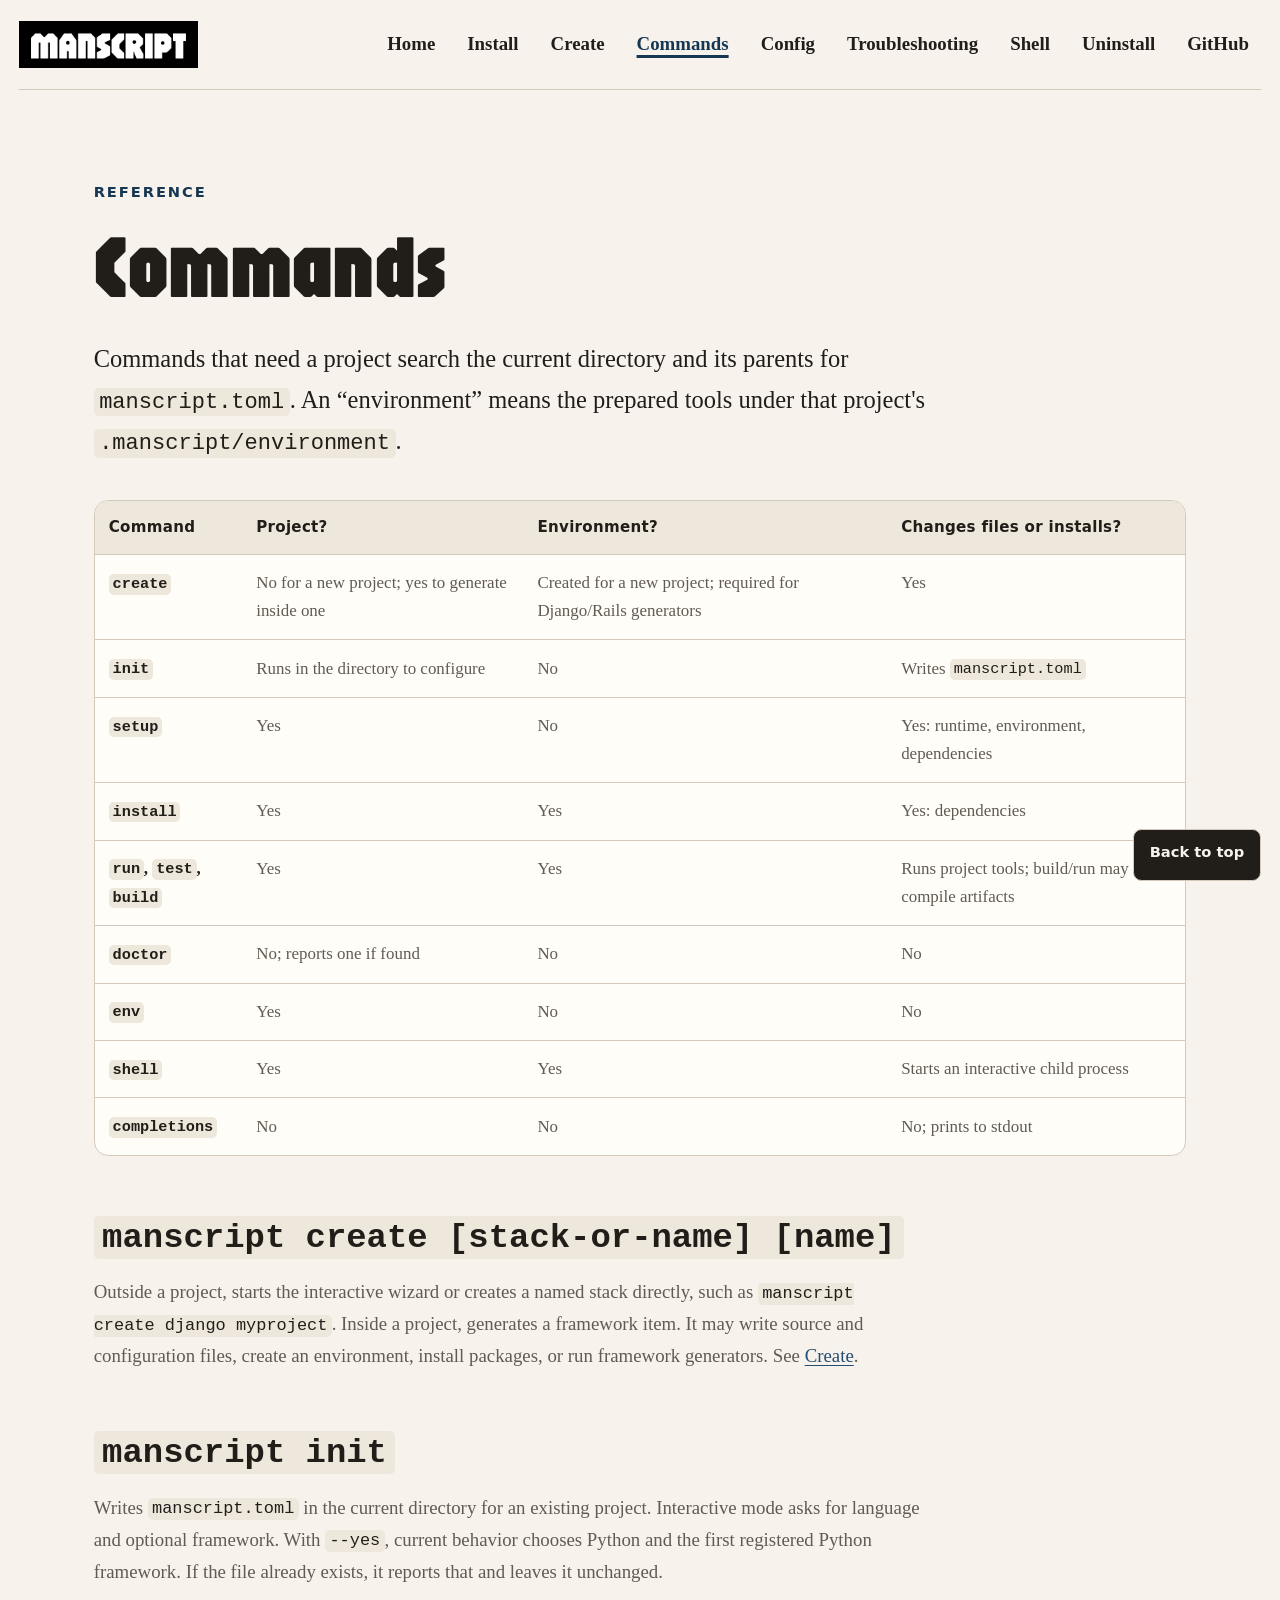
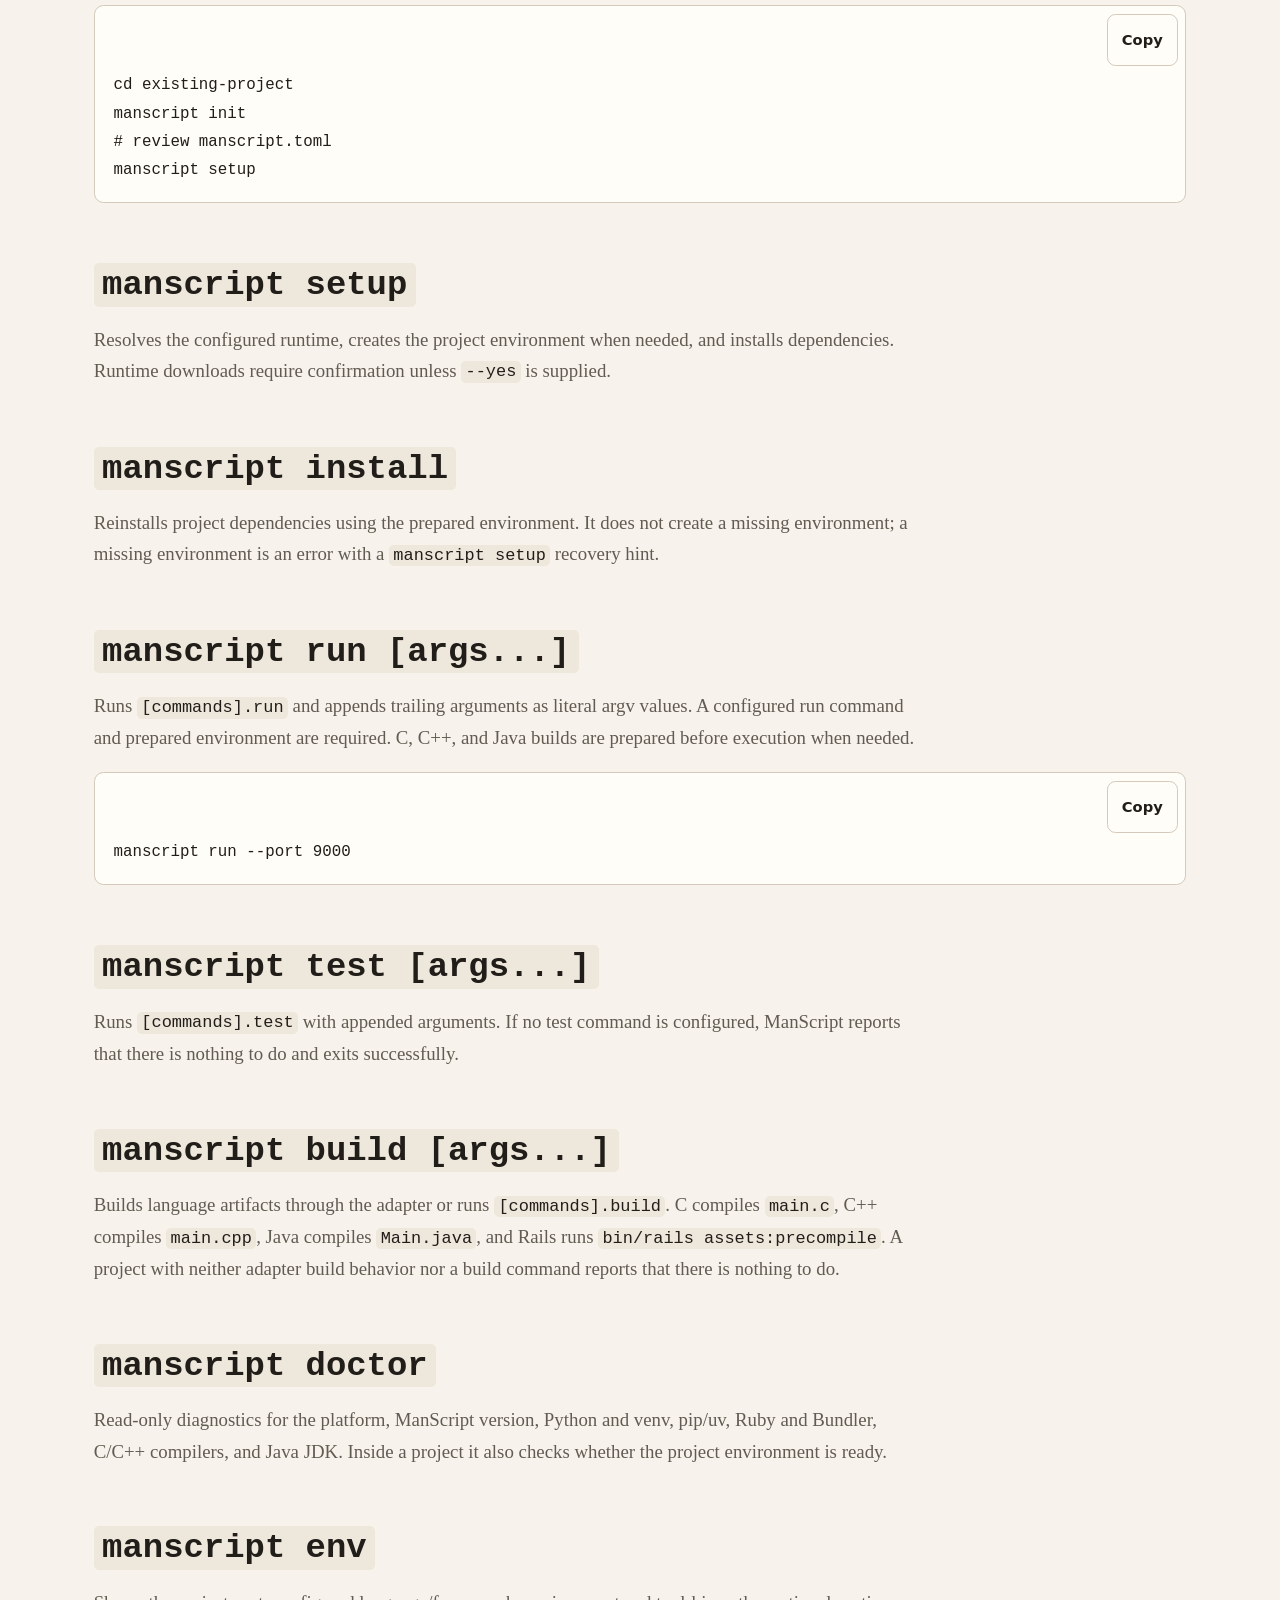
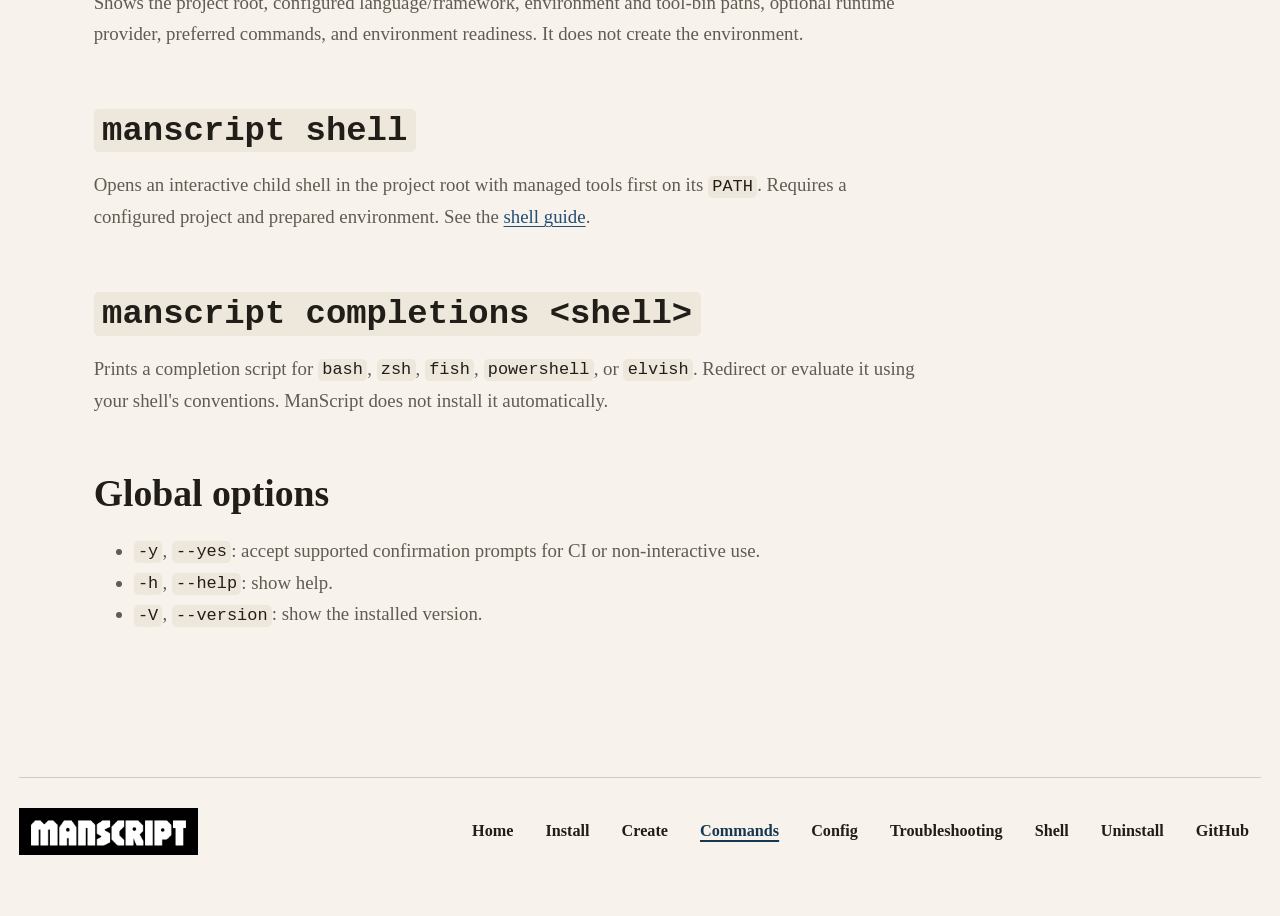
==== docs/commands.html @ b364bf31 "Refresh CLI and documentation experience Make command feedback easier to act on and align the docume" ====
<!DOCTYPE html>
<html lang="en" id="top">
<head>
  <meta charset="utf-8"><meta name="viewport" content="width=device-width, initial-scale=1">
  <title>Command reference — ManScript</title>
  <meta name="description" content="Complete ManScript 0.1.2 command reference with project, environment, and mutation prerequisites.">
  <link rel="icon" type="image/png" href="static/favicon.png"><link rel="apple-touch-icon" href="static/favicon.png"><link rel="stylesheet" href="style.css">
</head>
<body>
  <a class="skip-link" href="#main">Skip to content</a>
  <header class="site-header"><a class="brand" href="index.html" aria-label="ManScript home"><img src="static/manscript-logo.jpg" alt="ManScript" width="220" height="58"></a><nav class="site-nav" aria-label="Primary"><a href="index.html">Home</a><a href="install.html">Install</a><a href="create.html">Create</a><a href="commands.html" aria-current="page">Commands</a><a href="config.html">Config</a><a href="troubleshooting.html">Troubleshooting</a><a href="shell.html">Shell</a><a href="uninstall.html">Uninstall</a><a href="https://github.com/Harsha-Fernando/manscript" rel="noopener noreferrer">GitHub</a></nav></header>
  <main id="main">
    <p class="eyebrow">Reference</p><h1>Commands</h1>
    <p class="lede">Commands that need a project search the current directory and its parents for <code>manscript.toml</code>. An “environment” means the prepared tools under that project's <code>.manscript/environment</code>.</p>

    <div class="table-wrap">
      <table>
        <thead><tr><th scope="col">Command</th><th scope="col">Project?</th><th scope="col">Environment?</th><th scope="col">Changes files or installs?</th></tr></thead>
        <tbody>
          <tr><th scope="row"><code>create</code></th><td>No for a new project; yes to generate inside one</td><td>Created for a new project; required for Django/Rails generators</td><td>Yes</td></tr>
          <tr><th scope="row"><code>init</code></th><td>Runs in the directory to configure</td><td>No</td><td>Writes <code>manscript.toml</code></td></tr>
          <tr><th scope="row"><code>setup</code></th><td>Yes</td><td>No</td><td>Yes: runtime, environment, dependencies</td></tr>
          <tr><th scope="row"><code>install</code></th><td>Yes</td><td>Yes</td><td>Yes: dependencies</td></tr>
          <tr><th scope="row"><code>run</code>, <code>test</code>, <code>build</code></th><td>Yes</td><td>Yes</td><td>Runs project tools; build/run may compile artifacts</td></tr>
          <tr><th scope="row"><code>doctor</code></th><td>No; reports one if found</td><td>No</td><td>No</td></tr>
          <tr><th scope="row"><code>env</code></th><td>Yes</td><td>No</td><td>No</td></tr>
          <tr><th scope="row"><code>shell</code></th><td>Yes</td><td>Yes</td><td>Starts an interactive child process</td></tr>
          <tr><th scope="row"><code>completions</code></th><td>No</td><td>No</td><td>No; prints to stdout</td></tr>
        </tbody>
      </table>
    </div>

    <h2><code>manscript create [stack-or-name] [name]</code></h2>
    <p>Outside a project, starts the interactive wizard or creates a named stack directly, such as <code>manscript create django myproject</code>. Inside a project, generates a framework item. It may write source and configuration files, create an environment, install packages, or run framework generators. See <a href="create.html">Create</a>.</p>

    <h2><code>manscript init</code></h2>
    <p>Writes <code>manscript.toml</code> in the current directory for an existing project. Interactive mode asks for language and optional framework. With <code>--yes</code>, current behavior chooses Python and the first registered Python framework. If the file already exists, it reports that and leaves it unchanged.</p>
    <pre><code>cd existing-project
manscript init
# review manscript.toml
manscript setup</code></pre>

    <h2><code>manscript setup</code></h2>
    <p>Resolves the configured runtime, creates the project environment when needed, and installs dependencies. Runtime downloads require confirmation unless <code>--yes</code> is supplied.</p>

    <h2><code>manscript install</code></h2>
    <p>Reinstalls project dependencies using the prepared environment. It does not create a missing environment; a missing environment is an error with a <code>manscript setup</code> recovery hint.</p>

    <h2><code>manscript run [args...]</code></h2>
    <p>Runs <code>[commands].run</code> and appends trailing arguments as literal argv values. A configured run command and prepared environment are required. C, C++, and Java builds are prepared before execution when needed.</p>
    <pre><code>manscript run --port 9000</code></pre>

    <h2><code>manscript test [args...]</code></h2>
    <p>Runs <code>[commands].test</code> with appended arguments. If no test command is configured, ManScript reports that there is nothing to do and exits successfully.</p>

    <h2><code>manscript build [args...]</code></h2>
    <p>Builds language artifacts through the adapter or runs <code>[commands].build</code>. C compiles <code>main.c</code>, C++ compiles <code>main.cpp</code>, Java compiles <code>Main.java</code>, and Rails runs <code>bin/rails assets:precompile</code>. A project with neither adapter build behavior nor a build command reports that there is nothing to do.</p>

    <h2><code>manscript doctor</code></h2>
    <p>Read-only diagnostics for the platform, ManScript version, Python and venv, pip/uv, Ruby and Bundler, C/C++ compilers, and Java JDK. Inside a project it also checks whether the project environment is ready.</p>

    <h2><code>manscript env</code></h2>
    <p>Shows the project root, configured language/framework, environment and tool-bin paths, optional runtime provider, preferred commands, and environment readiness. It does not create the environment.</p>

    <h2><code>manscript shell</code></h2>
    <p>Opens an interactive child shell in the project root with managed tools first on its <code>PATH</code>. Requires a configured project and prepared environment. See the <a href="shell.html">shell guide</a>.</p>

    <h2><code>manscript completions &lt;shell&gt;</code></h2>
    <p>Prints a completion script for <code>bash</code>, <code>zsh</code>, <code>fish</code>, <code>powershell</code>, or <code>elvish</code>. Redirect or evaluate it using your shell's conventions. ManScript does not install it automatically.</p>

    <h2>Global options</h2>
    <ul><li><code>-y</code>, <code>--yes</code>: accept supported confirmation prompts for CI or non-interactive use.</li><li><code>-h</code>, <code>--help</code>: show help.</li><li><code>-V</code>, <code>--version</code>: show the installed version.</li></ul>
  </main>
  <footer class="site-footer"><a class="brand" href="index.html" aria-label="ManScript home"><img src="static/manscript-logo.jpg" alt="ManScript" width="220" height="58"></a><nav class="site-nav" aria-label="Footer"><a href="index.html">Home</a><a href="install.html">Install</a><a href="create.html">Create</a><a href="commands.html" aria-current="page">Commands</a><a href="config.html">Config</a><a href="troubleshooting.html">Troubleshooting</a><a href="shell.html">Shell</a><a href="uninstall.html">Uninstall</a><a href="https://github.com/Harsha-Fernando/manscript" rel="noopener noreferrer">GitHub</a></nav></footer>
  <a class="to-top" href="#top">Back to top</a><script src="copy.js" defer></script>
</body>
</html>
---- docs/style.css ----
@font-face {
  font-family: Jaro;
  src: url("fonts/Jaro.ttf") format("truetype");
  font-display: swap;
}

:root {
  color-scheme: light dark;
  --bg: #f7f3ec;
  --surface: #fffdf8;
  --surface-strong: #eee7dc;
  --text: #211d19;
  --muted: #625b52;
  --border: #d4c9bb;
  --accent: #244d73;
  --accent-strong: #163753;
  --accent-soft: #dceaf5;
  --warning: #785417;
  --warning-bg: #fff0c7;
  --focus: #b74419;
  --shadow: 0 0.5rem 1.5rem rgb(48 35 22 / 0.08);
  --radius: 0.75rem;
}

@media (prefers-color-scheme: dark) {
  :root {
    --bg: #181614;
    --surface: #22201d;
    --surface-strong: #302c27;
    --text: #f7f2e9;
    --muted: #c3baae;
    --border: #4a443d;
    --accent: #9ecbf0;
    --accent-strong: #c5e2f8;
    --accent-soft: #20394d;
    --warning: #f5cc76;
    --warning-bg: #3d3019;
    --focus: #ff9b73;
    --shadow: 0 0.5rem 1.5rem rgb(0 0 0 / 0.22);
  }
}

* {
  box-sizing: border-box;
}

html {
  font-size: clamp(16px, 0.3vw + 15px, 19px);
  scroll-behavior: smooth;
}

body {
  margin: 0;
  background: var(--bg);
  color: var(--text);
  font-family: ui-serif, Palatino, "Palatino Linotype", Georgia, serif;
  line-height: 1.65;
}

.site-header,
main,
.site-footer {
  width: min(100% - 2rem, 72rem);
  margin-inline: auto;
}

.site-header,
.site-footer {
  display: flex;
  align-items: center;
  justify-content: space-between;
  gap: 1rem 2rem;
}

.site-header {
  padding-block: 1rem;
  border-bottom: 1px solid var(--border);
}

main {
  max-width: 58rem;
  min-height: 60vh;
  padding-block: clamp(2.5rem, 7vw, 5.5rem);
}

.site-footer {
  margin-top: 2rem;
  padding-block: 1.5rem 5rem;
  border-top: 1px solid var(--border);
  font-size: 0.86rem;
}

.brand {
  display: inline-flex;
  flex: 0 0 auto;
  min-height: 2.75rem;
  align-items: center;
  border-radius: 0.3rem;
}

.brand img {
  display: block;
  width: 9.5rem;
  height: auto;
  background: #000;
}

.site-nav {
  display: flex;
  flex-wrap: wrap;
  justify-content: flex-end;
  gap: 0.15rem 0.4rem;
}

.site-nav a {
  display: inline-flex;
  min-height: 2.75rem;
  padding: 0.55rem 0.65rem;
  align-items: center;
  border-radius: 0.4rem;
  color: var(--text);
  font-weight: 650;
  line-height: 1.1;
  text-decoration: none;
}

.site-nav a:hover {
  background: var(--surface-strong);
}

.site-nav a[aria-current="page"] {
  color: var(--accent-strong);
  text-decoration: underline;
  text-decoration-thickness: 0.15em;
  text-underline-offset: 0.25em;
}

.skip-link {
  position: fixed;
  z-index: 10;
  top: 0.5rem;
  left: 0.5rem;
  padding: 0.7rem 1rem;
  transform: translateY(-150%);
  border-radius: 0.35rem;
  background: var(--text);
  color: var(--bg);
  font-weight: 700;
}

.skip-link:focus {
  transform: translateY(0);
}

:focus-visible {
  outline: 3px solid var(--focus);
  outline-offset: 3px;
}

h1,
h2,
h3 {
  color: var(--text);
  line-height: 1.15;
  text-wrap: balance;
}

h1 {
  margin: 0 0 1rem;
  font-family: Jaro, ui-sans-serif, system-ui, sans-serif;
  font-size: clamp(2.6rem, 7vw, 5rem);
  font-weight: 400;
  letter-spacing: 0.015em;
}

h1 code {
  font: inherit;
}

h2 {
  margin: 3rem 0 0.8rem;
  font-size: clamp(1.45rem, 3vw, 2rem);
}

h3 {
  margin: 1.7rem 0 0.5rem;
  font-size: 1.1rem;
}

p,
li,
td {
  color: var(--muted);
}

p {
  max-width: 44rem;
}

strong,
th,
li strong,
p strong {
  color: var(--text);
}

a {
  color: var(--accent);
  overflow-wrap: anywhere;
  text-underline-offset: 0.15em;
}

a:hover {
  color: var(--accent-strong);
}

.eyebrow {
  margin: 0 0 0.4rem;
  color: var(--accent-strong);
  font-family: ui-sans-serif, system-ui, sans-serif;
  font-size: 0.78rem;
  font-weight: 800;
  letter-spacing: 0.13em;
  text-transform: uppercase;
}

.lede {
  max-width: 48rem;
  margin-bottom: 2rem;
  color: var(--text);
  font-size: clamp(1.08rem, 2vw, 1.3rem);
}

.hero {
  padding: clamp(1.5rem, 5vw, 3.5rem);
  border: 1px solid var(--border);
  border-radius: calc(var(--radius) * 1.4);
  background: linear-gradient(135deg, var(--surface), var(--accent-soft));
  box-shadow: var(--shadow);
}

.hero h1 {
  max-width: 14ch;
}

.actions {
  display: flex;
  flex-wrap: wrap;
  gap: 0.75rem;
  margin-top: 1.5rem;
}

.button,
button.code-copy {
  display: inline-flex;
  min-height: 2.75rem;
  padding: 0.65rem 0.95rem;
  align-items: center;
  justify-content: center;
  border: 1px solid var(--border);
  border-radius: 0.45rem;
  background: var(--surface);
  color: var(--text);
  font: 700 0.88rem/1.1 ui-sans-serif, system-ui, sans-serif;
  text-decoration: none;
  cursor: pointer;
}

.button.primary {
  border-color: var(--accent-strong);
  background: var(--accent-strong);
  color: var(--bg);
}

.button:hover,
button.code-copy:hover {
  border-color: var(--accent);
  background: var(--surface-strong);
}

.button.primary:hover {
  background: var(--accent);
  color: var(--bg);
}

.steps,
.card-grid {
  display: grid;
  grid-template-columns: repeat(3, minmax(0, 1fr));
  gap: 1rem;
}

.card,
.task-card {
  min-width: 0;
  padding: 1.1rem;
  border: 1px solid var(--border);
  border-radius: var(--radius);
  background: var(--surface);
  box-shadow: var(--shadow);
}

.card h3 {
  margin-top: 0;
}

.card pre {
  margin-block: 0.75rem;
}

.step-number {
  display: inline-grid;
  width: 2rem;
  height: 2rem;
  margin-bottom: 0.75rem;
  place-items: center;
  border-radius: 50%;
  background: var(--accent-soft);
  color: var(--accent-strong);
  font-family: ui-sans-serif, system-ui, sans-serif;
  font-weight: 800;
}

.task-card {
  display: flex;
  min-height: 8rem;
  flex-direction: column;
  justify-content: center;
  color: var(--text);
  text-decoration: none;
}

.task-card:hover {
  border-color: var(--accent);
  transform: translateY(-2px);
}

.task-card span {
  margin-top: 0.3rem;
  color: var(--muted);
}

.callout {
  margin-block: 2rem;
  padding: 1.1rem 1.25rem;
  border: 1px solid var(--accent);
  border-left-width: 0.35rem;
  border-radius: var(--radius);
  background: var(--accent-soft);
}

.callout.warning {
  border-color: var(--warning);
  background: var(--warning-bg);
}

.callout h2,
.callout h3,
.callout p {
  margin-top: 0;
}

.callout > :last-child {
  margin-bottom: 0;
}

code,
pre {
  font-family: ui-monospace, "Cascadia Code", "SF Mono", Menlo, Consolas, monospace;
}

code {
  overflow-wrap: anywhere;
  color: var(--text);
  font-size: 0.9em;
}

:not(pre) > code {
  padding: 0.08em 0.25em;
  border-radius: 0.25rem;
  background: var(--surface-strong);
}

pre {
  max-width: 100%;
  margin: 0.8rem 0 1.25rem;
  padding: 1rem;
  overflow-x: auto;
  border: 1px solid var(--border);
  border-radius: 0.5rem;
  background: var(--surface);
  color: var(--text);
  line-height: 1.5;
  white-space: pre;
}

pre code {
  overflow-wrap: normal;
  font-size: 0.84rem;
}

.code-block {
  position: relative;
  margin: 0.8rem 0 1.25rem;
}

.code-block pre {
  margin: 0;
  padding-top: 3.4rem;
}

button.code-copy {
  position: absolute;
  z-index: 1;
  top: 0.45rem;
  right: 0.45rem;
  min-height: 2.75rem;
  padding: 0.45rem 0.75rem;
  font-size: 0.78rem;
}

.copy-status {
  position: absolute;
  width: 1px;
  height: 1px;
  padding: 0;
  overflow: hidden;
  clip: rect(0, 0, 0, 0);
  white-space: nowrap;
  border: 0;
}

.code-block.is-copied pre {
  border-color: var(--accent);
  background: var(--accent-soft);
}

.table-wrap {
  max-width: 100%;
  margin: 1rem 0 1.5rem;
  overflow-x: auto;
  border: 1px solid var(--border);
  border-radius: var(--radius);
  background: var(--surface);
}

table {
  width: 100%;
  min-width: 38rem;
  border-collapse: collapse;
  font-size: 0.9rem;
}

th,
td {
  padding: 0.75rem;
  border-bottom: 1px solid var(--border);
  text-align: left;
  vertical-align: top;
  overflow-wrap: anywhere;
}

thead th {
  background: var(--surface-strong);
  font-family: ui-sans-serif, system-ui, sans-serif;
  font-size: 0.8rem;
  letter-spacing: 0.02em;
}

tbody tr:last-child > * {
  border-bottom: 0;
}

blockquote {
  margin: 1rem 0;
  padding: 0.2rem 1.2rem;
  border-left: 0.3rem solid var(--accent);
  background: var(--surface);
}

blockquote p {
  color: var(--text);
  font-weight: 650;
}

.to-top {
  position: fixed;
  z-index: 2;
  right: 1rem;
  bottom: 1rem;
  min-height: 2.75rem;
  padding: 0.65rem 0.85rem;
  border: 1px solid var(--border);
  border-radius: 0.45rem;
  background: var(--text);
  color: var(--bg);
  font: 700 0.78rem/1.2 ui-sans-serif, system-ui, sans-serif;
  text-decoration: none;
}

.to-top:hover {
  color: var(--bg);
}

@media (max-width: 56rem) {
  .site-header,
  .site-footer {
    align-items: flex-start;
    flex-direction: column;
  }

  .site-nav {
    justify-content: flex-start;
  }

  .steps,
  .card-grid {
    grid-template-columns: 1fr 1fr;
  }
}

@media (max-width: 38rem) {
  .site-header,
  main,
  .site-footer {
    width: min(100% - 1.2rem, 72rem);
  }

  .site-nav {
    width: 100%;
  }

  .site-nav a {
    flex: 1 0 auto;
  }

  .steps,
  .card-grid {
    grid-template-columns: 1fr;
  }

  .hero {
    padding: 1.25rem;
  }

  .to-top {
    right: 0.6rem;
    bottom: 0.6rem;
  }
}

@media (prefers-reduced-motion: reduce) {
  html {
    scroll-behavior: auto;
  }

  *,
  *::before,
  *::after {
    scroll-behavior: auto !important;
    transition-duration: 0.01ms !important;
    animation-duration: 0.01ms !important;
    animation-iteration-count: 1 !important;
  }

  .task-card:hover {
    transform: none;
  }
}
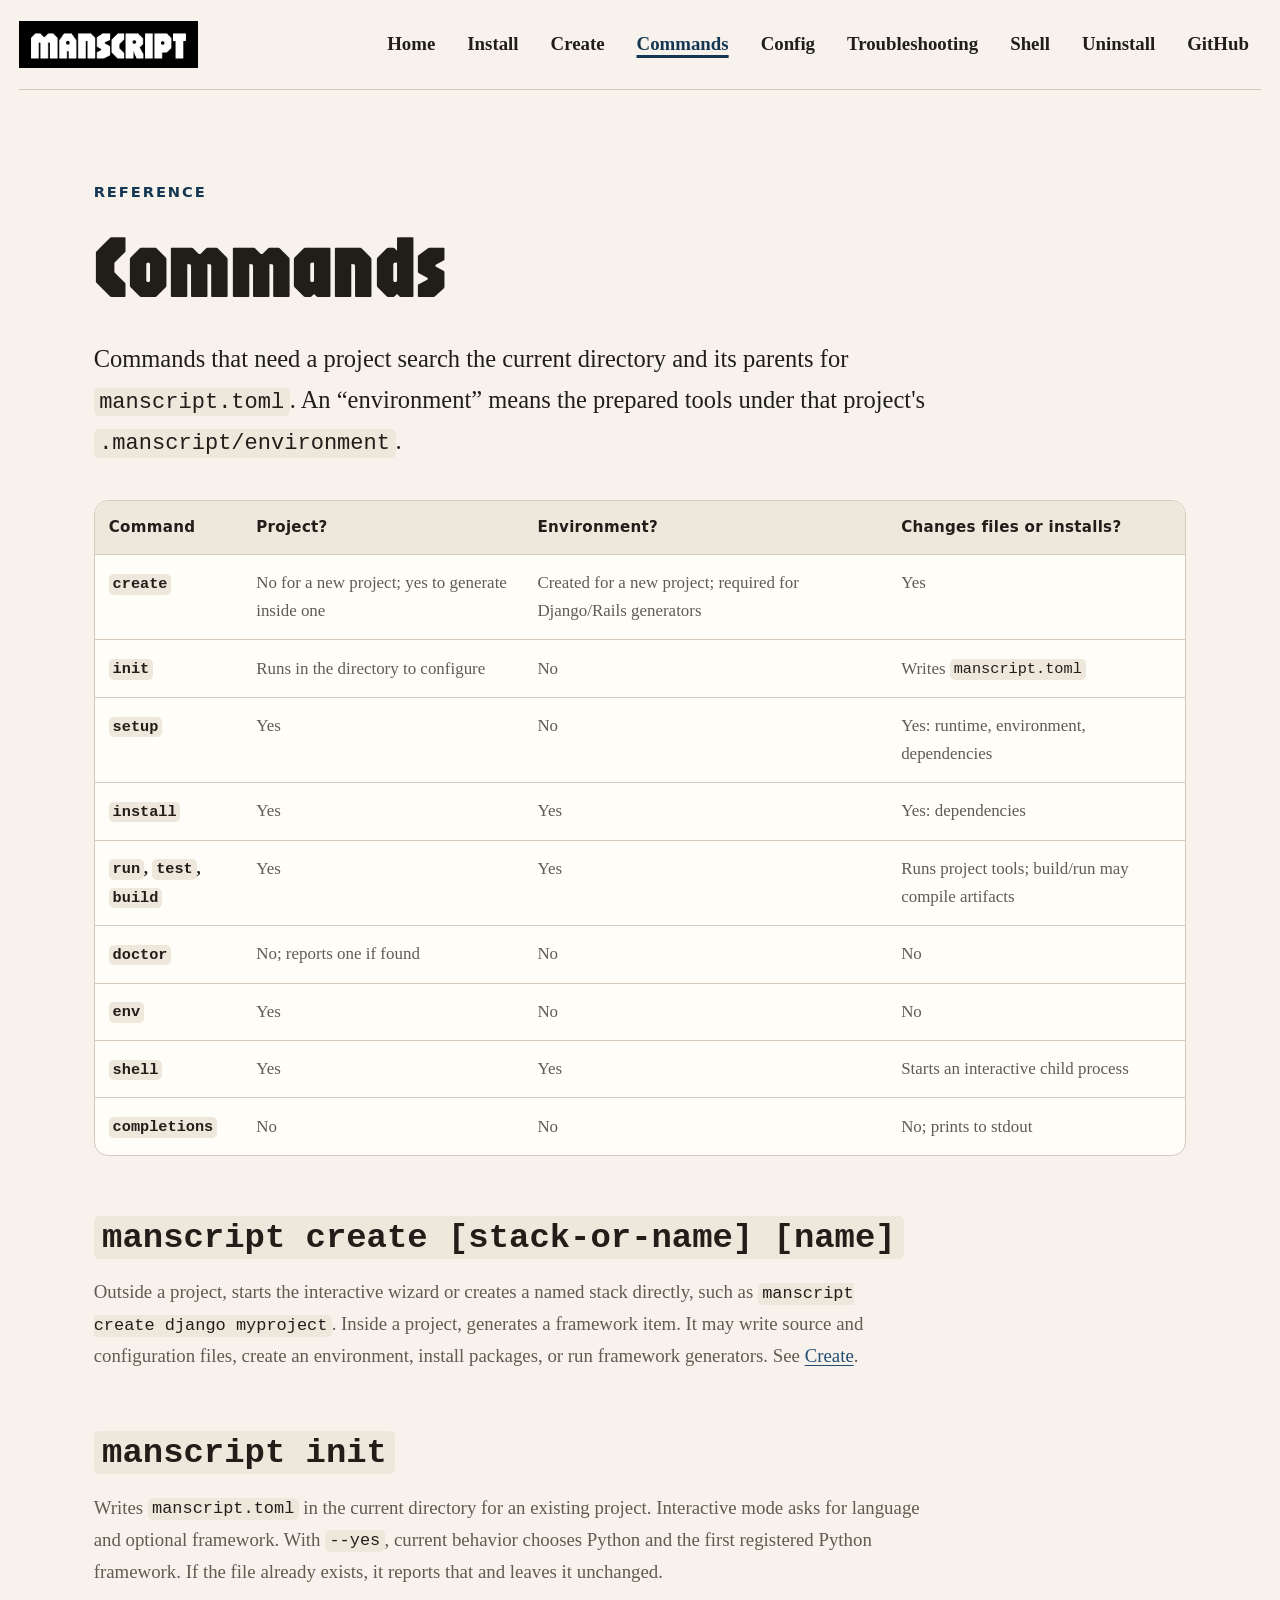
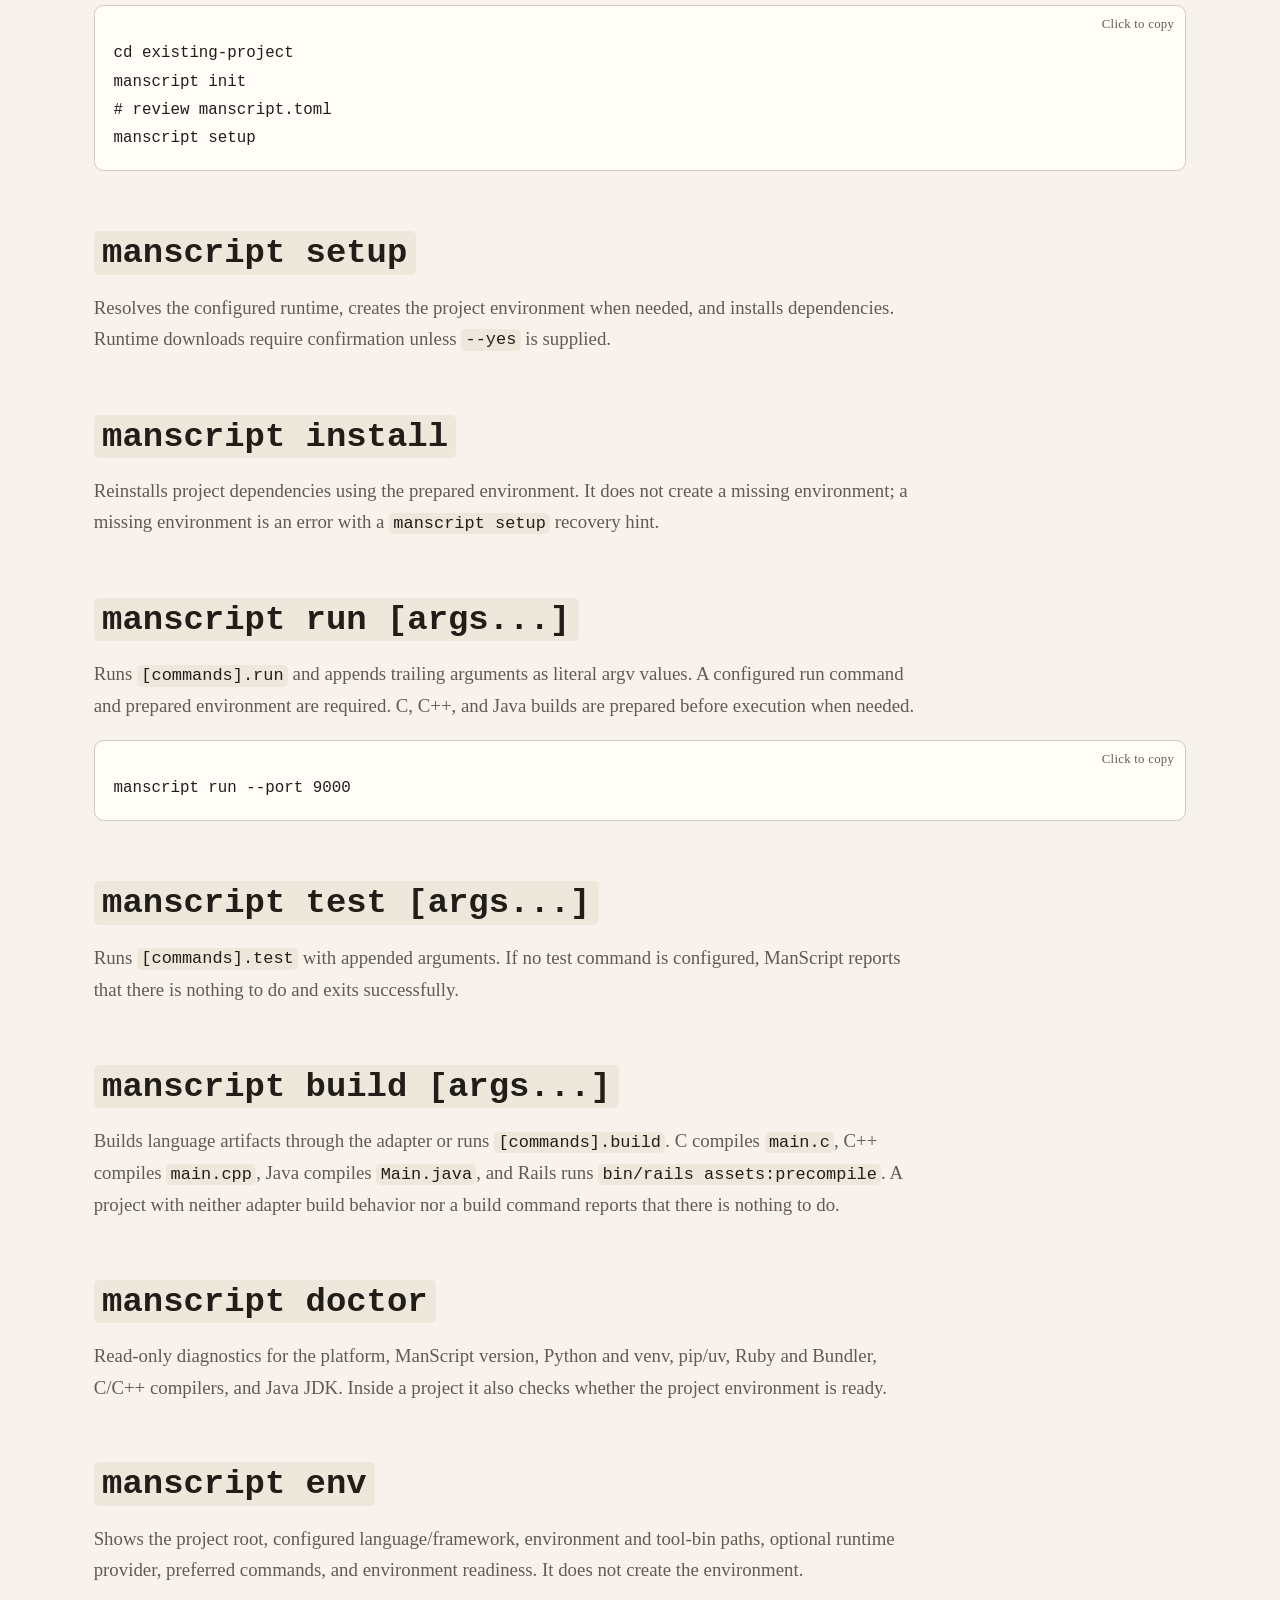
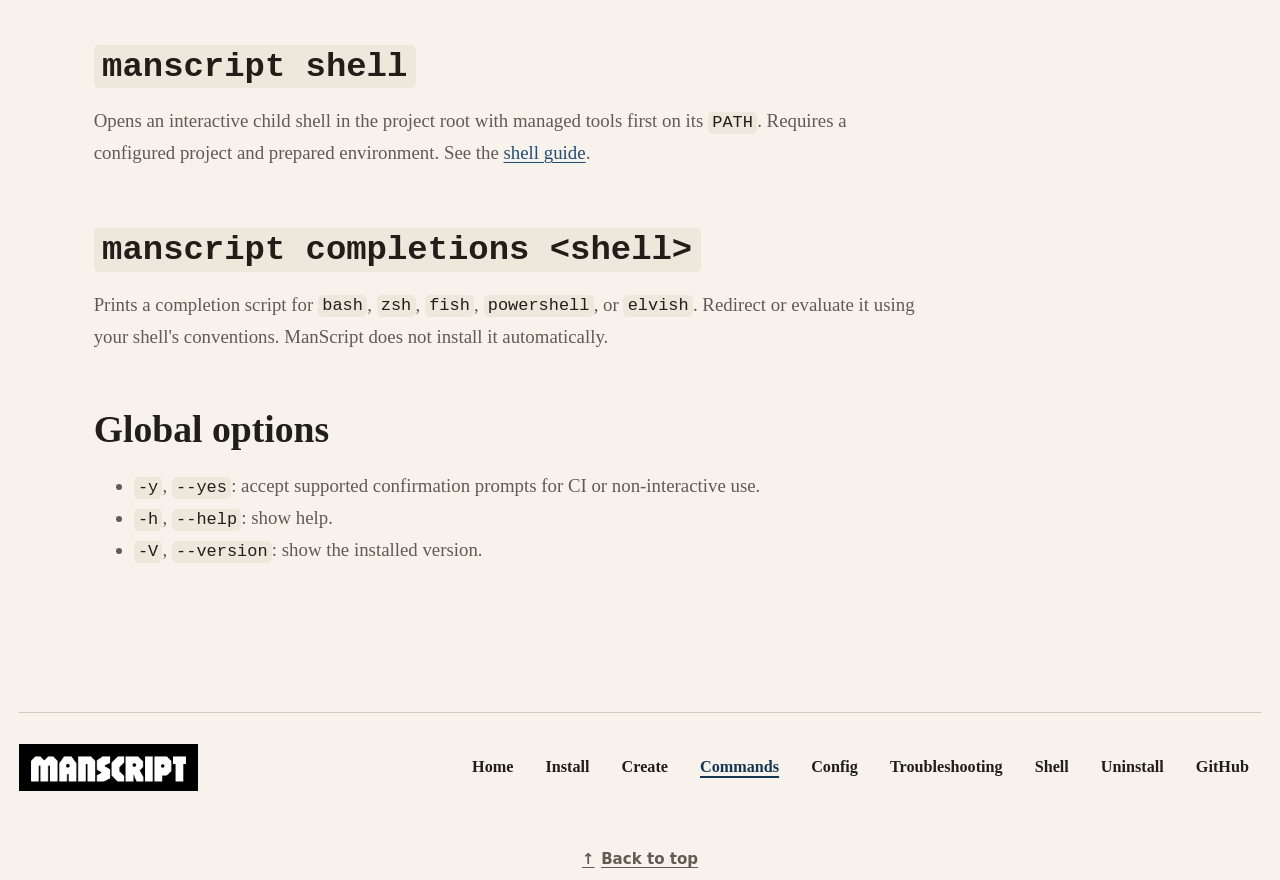
==== commit d2852e23: "Release clearer CLI guidance as 0.1.3 Make first-run paths and optional commands easier to understan" ====
--- a/docs/commands.html
+++ b/docs/commands.html
@@ -3,7 +3,7 @@
 <head>
   <meta charset="utf-8"><meta name="viewport" content="width=device-width, initial-scale=1">
   <title>Command reference — ManScript</title>
-  <meta name="description" content="Complete ManScript 0.1.2 command reference with project, environment, and mutation prerequisites.">
+  <meta name="description" content="Complete ManScript 0.1.3 command reference with project, environment, and mutation prerequisites.">
   <link rel="icon" type="image/png" href="static/favicon.png"><link rel="apple-touch-icon" href="static/favicon.png"><link rel="stylesheet" href="style.css">
 </head>
 <body>
--- a/docs/style.css
+++ b/docs/style.css
@@ -85,7 +85,7 @@
 
 .site-footer {
   margin-top: 2rem;
-  padding-block: 1.5rem 5rem;
+  padding-block: 1.5rem;
   border-top: 1px solid var(--border);
   font-size: 0.86rem;
 }
@@ -250,8 +250,7 @@
   margin-top: 1.5rem;
 }
 
-.button,
-button.code-copy {
+.button {
   display: inline-flex;
   min-height: 2.75rem;
   padding: 0.65rem 0.95rem;
@@ -272,8 +271,7 @@
   color: var(--bg);
 }
 
-.button:hover,
-button.code-copy:hover {
+.button:hover {
   border-color: var(--accent);
   background: var(--surface-strong);
 }
@@ -344,7 +342,6 @@
   margin-block: 2rem;
   padding: 1.1rem 1.25rem;
   border: 1px solid var(--accent);
-  border-left-width: 0.35rem;
   border-radius: var(--radius);
   background: var(--accent-soft);
 }
@@ -406,33 +403,47 @@
 
 .code-block pre {
   margin: 0;
-  padding-top: 3.4rem;
-}
-
-button.code-copy {
+  padding: 1.7rem 1rem 1rem;
+  cursor: pointer;
+  transition:
+    border-color 0.2s ease,
+    background 0.2s ease;
+}
+
+.code-block pre:hover,
+.code-block pre:focus-visible {
+  border-color: var(--accent);
+}
+
+.code-copy-hint {
   position: absolute;
   z-index: 1;
   top: 0.45rem;
-  right: 0.45rem;
-  min-height: 2.75rem;
-  padding: 0.45rem 0.75rem;
-  font-size: 0.78rem;
-}
-
-.copy-status {
-  position: absolute;
-  width: 1px;
-  height: 1px;
-  padding: 0;
-  overflow: hidden;
-  clip: rect(0, 0, 0, 0);
-  white-space: nowrap;
-  border: 0;
+  right: 0.65rem;
+  color: var(--muted);
+  font-family: ui-serif, Palatino, Georgia, serif;
+  font-size: 0.68rem;
+  letter-spacing: 0.02em;
+  pointer-events: none;
+  transition:
+    color 0.2s ease,
+    transform 0.2s ease;
+}
+
+.code-block:hover .code-copy-hint,
+.code-block pre:focus-visible + .code-copy-hint {
+  color: var(--text);
 }
 
 .code-block.is-copied pre {
   border-color: var(--accent);
   background: var(--accent-soft);
+}
+
+.code-block.is-copied .code-copy-hint {
+  color: var(--text);
+  font-weight: 700;
+  transform: scale(1.04);
 }
 
 .table-wrap {
@@ -473,8 +484,9 @@
 
 blockquote {
   margin: 1rem 0;
-  padding: 0.2rem 1.2rem;
-  border-left: 0.3rem solid var(--accent);
+  padding: 0.8rem 1.2rem;
+  border: 1px solid var(--border);
+  border-radius: var(--radius);
   background: var(--surface);
 }
 
@@ -484,22 +496,22 @@
 }
 
 .to-top {
-  position: fixed;
-  z-index: 2;
-  right: 1rem;
-  bottom: 1rem;
-  min-height: 2.75rem;
-  padding: 0.65rem 0.85rem;
-  border: 1px solid var(--border);
-  border-radius: 0.45rem;
-  background: var(--text);
-  color: var(--bg);
-  font: 700 0.78rem/1.2 ui-sans-serif, system-ui, sans-serif;
-  text-decoration: none;
+  display: block;
+  width: fit-content;
+  margin: 1rem auto 2rem;
+  padding: 0.5rem;
+  color: var(--muted);
+  font: 700 0.8rem/1.2 ui-sans-serif, system-ui, sans-serif;
+  text-underline-offset: 0.2em;
 }
 
 .to-top:hover {
-  color: var(--bg);
+  color: var(--text);
+}
+
+.to-top::before {
+  content: "↑";
+  margin-right: 0.35rem;
 }
 
 @media (max-width: 56rem) {
@@ -543,10 +555,6 @@
     padding: 1.25rem;
   }
 
-  .to-top {
-    right: 0.6rem;
-    bottom: 0.6rem;
-  }
 }
 
 @media (prefers-reduced-motion: reduce) {
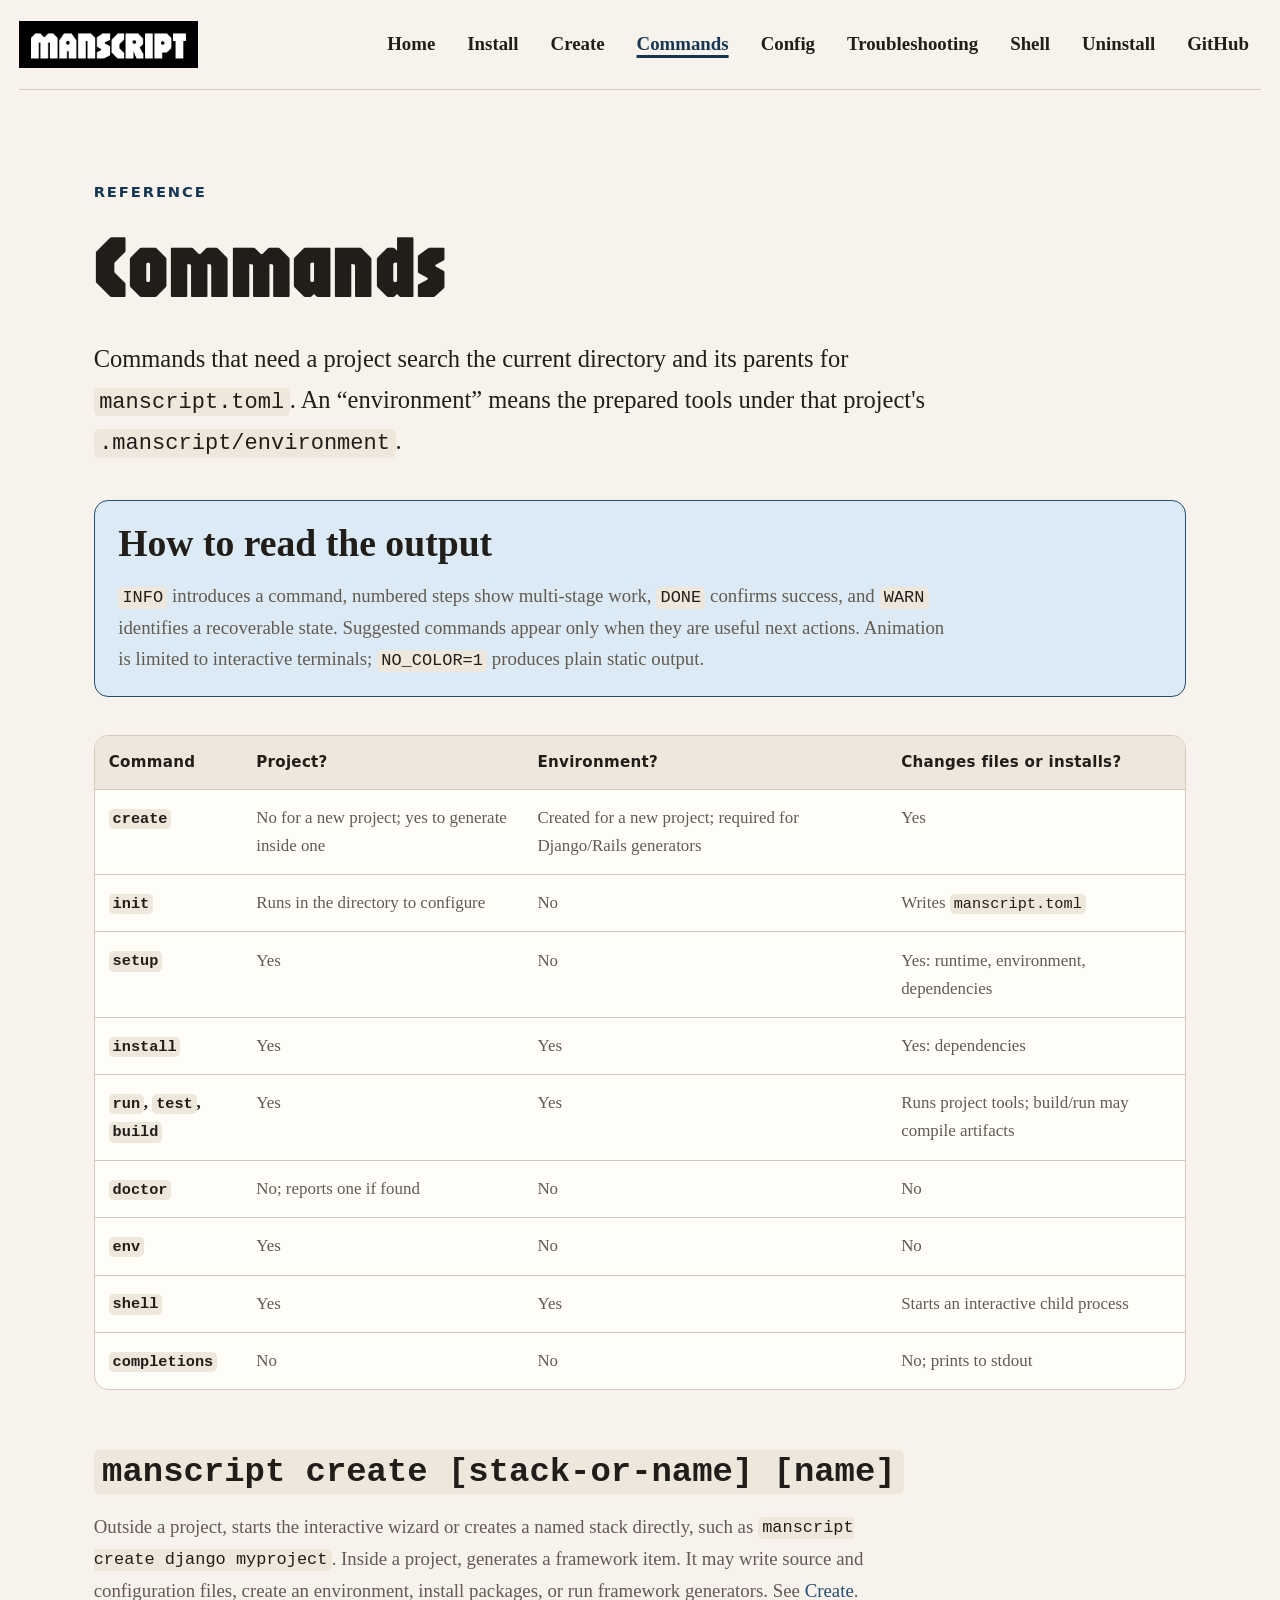
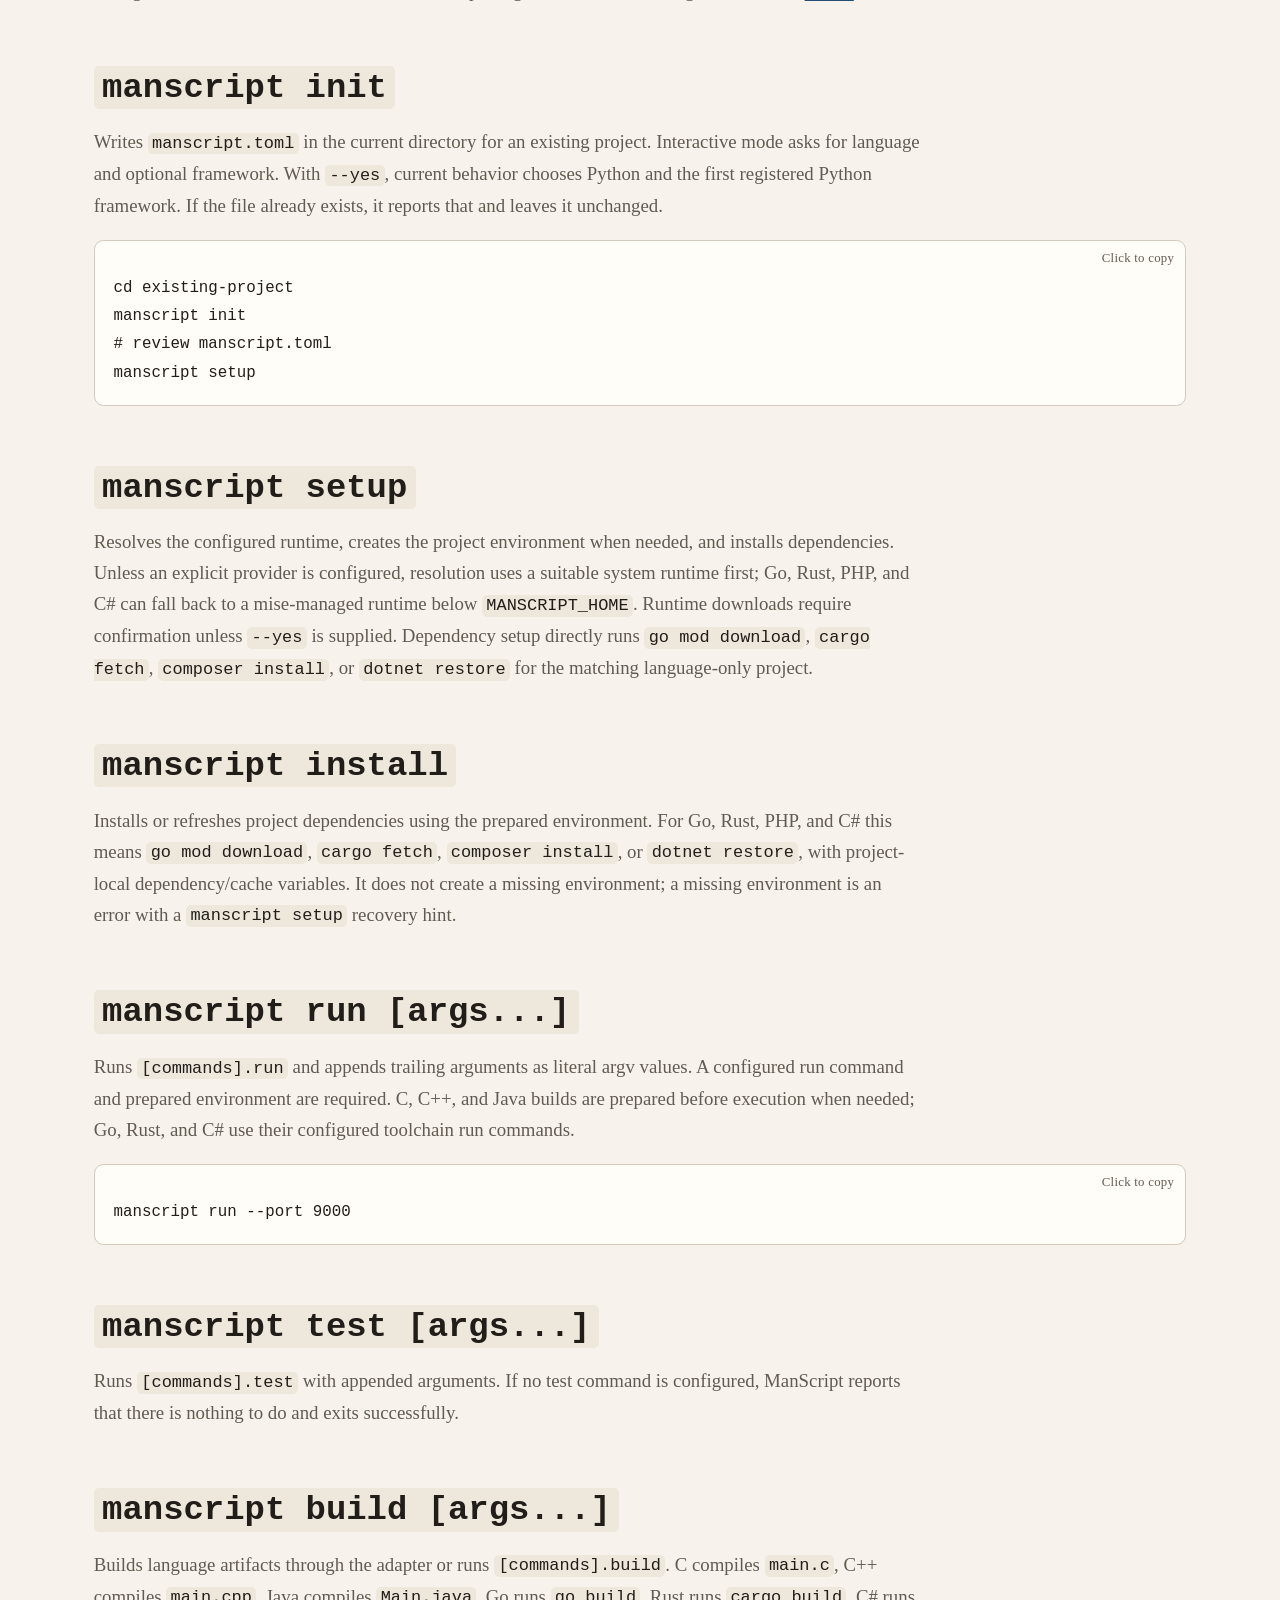
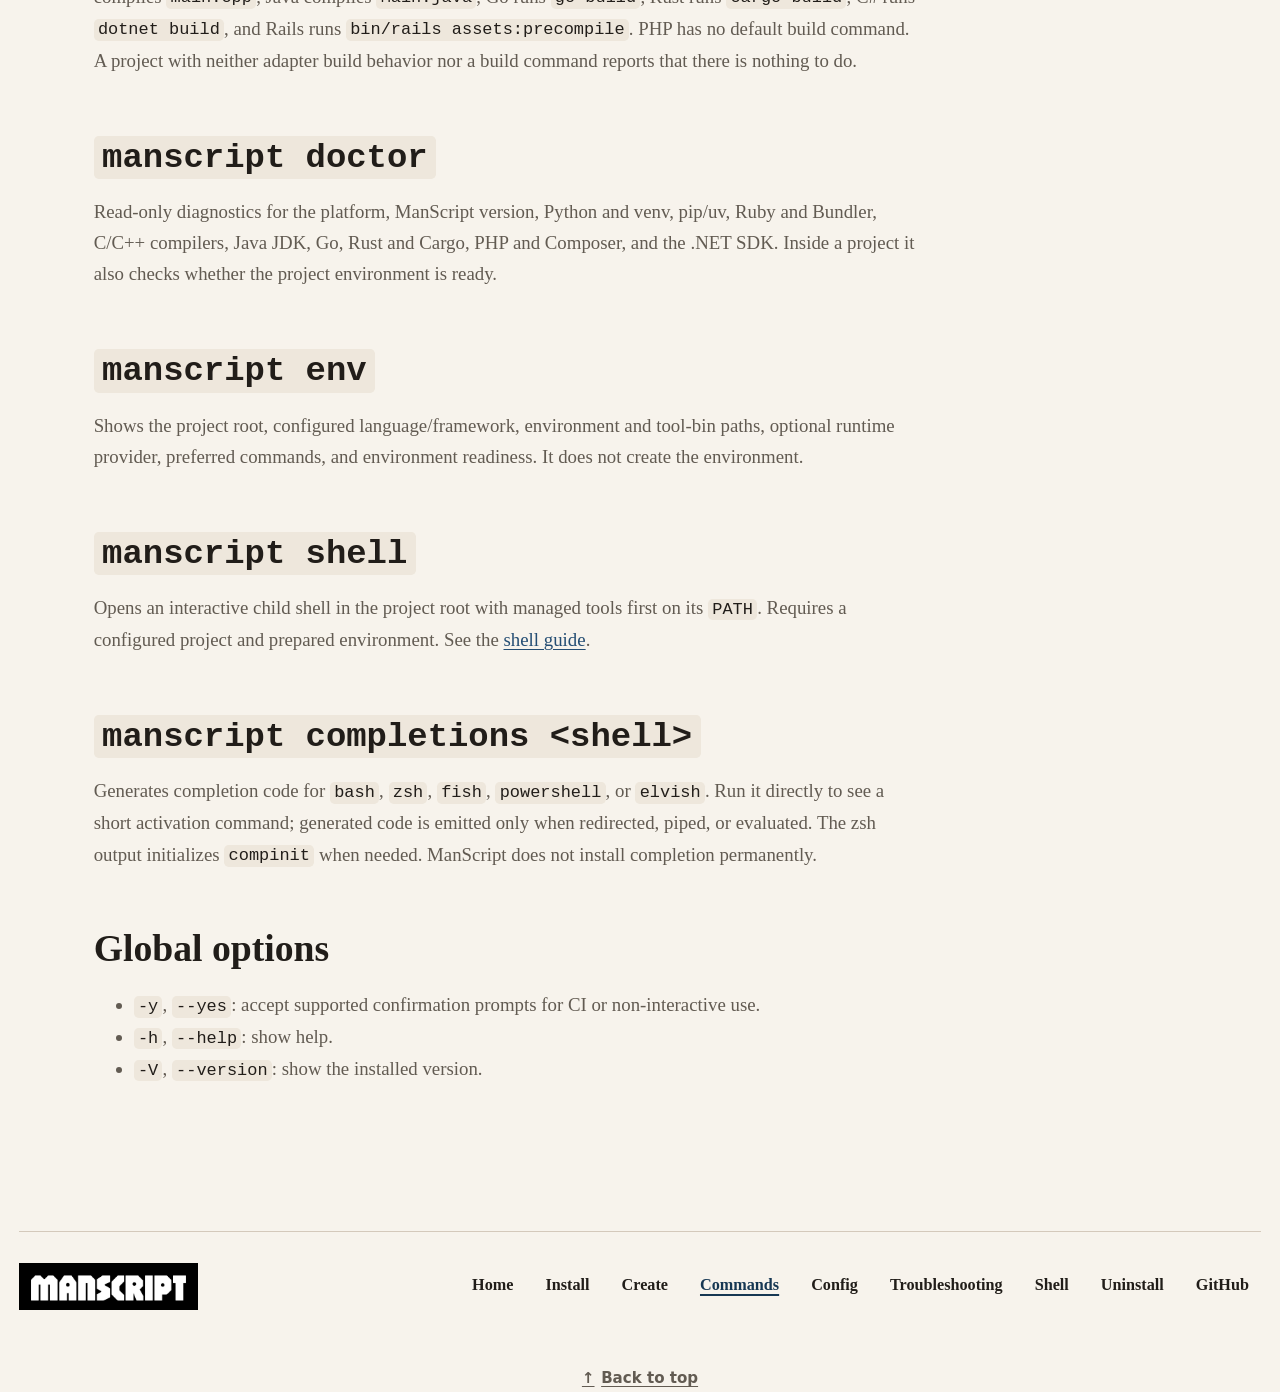
==== commit 37ccfa46: "Release Go, Rust, PHP, and C# language support as 0.1.4. Adds language-only adapters with project-lo" ====
--- a/docs/commands.html
+++ b/docs/commands.html
@@ -3,7 +3,7 @@
 <head>
   <meta charset="utf-8"><meta name="viewport" content="width=device-width, initial-scale=1">
   <title>Command reference — ManScript</title>
-  <meta name="description" content="Complete ManScript 0.1.3 command reference with project, environment, and mutation prerequisites.">
+  <meta name="description" content="Complete ManScript command reference with project, environment, and mutation prerequisites.">
   <link rel="icon" type="image/png" href="static/favicon.png"><link rel="apple-touch-icon" href="static/favicon.png"><link rel="stylesheet" href="style.css">
 </head>
 <body>
@@ -12,6 +12,8 @@
   <main id="main">
     <p class="eyebrow">Reference</p><h1>Commands</h1>
     <p class="lede">Commands that need a project search the current directory and its parents for <code>manscript.toml</code>. An “environment” means the prepared tools under that project's <code>.manscript/environment</code>.</p>
+
+    <aside class="callout"><h2>How to read the output</h2><p><code>INFO</code> introduces a command, numbered steps show multi-stage work, <code>DONE</code> confirms success, and <code>WARN</code> identifies a recoverable state. Suggested commands appear only when they are useful next actions. Animation is limited to interactive terminals; <code>NO_COLOR=1</code> produces plain static output.</p></aside>
 
     <div class="table-wrap">
       <table>
@@ -41,23 +43,23 @@
 manscript setup</code></pre>
 
     <h2><code>manscript setup</code></h2>
-    <p>Resolves the configured runtime, creates the project environment when needed, and installs dependencies. Runtime downloads require confirmation unless <code>--yes</code> is supplied.</p>
+    <p>Resolves the configured runtime, creates the project environment when needed, and installs dependencies. Unless an explicit provider is configured, resolution uses a suitable system runtime first; Go, Rust, PHP, and C# can fall back to a mise-managed runtime below <code>MANSCRIPT_HOME</code>. Runtime downloads require confirmation unless <code>--yes</code> is supplied. Dependency setup directly runs <code>go mod download</code>, <code>cargo fetch</code>, <code>composer install</code>, or <code>dotnet restore</code> for the matching language-only project.</p>
 
     <h2><code>manscript install</code></h2>
-    <p>Reinstalls project dependencies using the prepared environment. It does not create a missing environment; a missing environment is an error with a <code>manscript setup</code> recovery hint.</p>
+    <p>Installs or refreshes project dependencies using the prepared environment. For Go, Rust, PHP, and C# this means <code>go mod download</code>, <code>cargo fetch</code>, <code>composer install</code>, or <code>dotnet restore</code>, with project-local dependency/cache variables. It does not create a missing environment; a missing environment is an error with a <code>manscript setup</code> recovery hint.</p>
 
     <h2><code>manscript run [args...]</code></h2>
-    <p>Runs <code>[commands].run</code> and appends trailing arguments as literal argv values. A configured run command and prepared environment are required. C, C++, and Java builds are prepared before execution when needed.</p>
+    <p>Runs <code>[commands].run</code> and appends trailing arguments as literal argv values. A configured run command and prepared environment are required. C, C++, and Java builds are prepared before execution when needed; Go, Rust, and C# use their configured toolchain run commands.</p>
     <pre><code>manscript run --port 9000</code></pre>
 
     <h2><code>manscript test [args...]</code></h2>
     <p>Runs <code>[commands].test</code> with appended arguments. If no test command is configured, ManScript reports that there is nothing to do and exits successfully.</p>
 
     <h2><code>manscript build [args...]</code></h2>
-    <p>Builds language artifacts through the adapter or runs <code>[commands].build</code>. C compiles <code>main.c</code>, C++ compiles <code>main.cpp</code>, Java compiles <code>Main.java</code>, and Rails runs <code>bin/rails assets:precompile</code>. A project with neither adapter build behavior nor a build command reports that there is nothing to do.</p>
+    <p>Builds language artifacts through the adapter or runs <code>[commands].build</code>. C compiles <code>main.c</code>, C++ compiles <code>main.cpp</code>, Java compiles <code>Main.java</code>, Go runs <code>go build</code>, Rust runs <code>cargo build</code>, C# runs <code>dotnet build</code>, and Rails runs <code>bin/rails assets:precompile</code>. PHP has no default build command. A project with neither adapter build behavior nor a build command reports that there is nothing to do.</p>
 
     <h2><code>manscript doctor</code></h2>
-    <p>Read-only diagnostics for the platform, ManScript version, Python and venv, pip/uv, Ruby and Bundler, C/C++ compilers, and Java JDK. Inside a project it also checks whether the project environment is ready.</p>
+    <p>Read-only diagnostics for the platform, ManScript version, Python and venv, pip/uv, Ruby and Bundler, C/C++ compilers, Java JDK, Go, Rust and Cargo, PHP and Composer, and the .NET SDK. Inside a project it also checks whether the project environment is ready.</p>
 
     <h2><code>manscript env</code></h2>
     <p>Shows the project root, configured language/framework, environment and tool-bin paths, optional runtime provider, preferred commands, and environment readiness. It does not create the environment.</p>
@@ -66,7 +68,7 @@
     <p>Opens an interactive child shell in the project root with managed tools first on its <code>PATH</code>. Requires a configured project and prepared environment. See the <a href="shell.html">shell guide</a>.</p>
 
     <h2><code>manscript completions &lt;shell&gt;</code></h2>
-    <p>Prints a completion script for <code>bash</code>, <code>zsh</code>, <code>fish</code>, <code>powershell</code>, or <code>elvish</code>. Redirect or evaluate it using your shell's conventions. ManScript does not install it automatically.</p>
+    <p>Generates completion code for <code>bash</code>, <code>zsh</code>, <code>fish</code>, <code>powershell</code>, or <code>elvish</code>. Run it directly to see a short activation command; generated code is emitted only when redirected, piped, or evaluated. The zsh output initializes <code>compinit</code> when needed. ManScript does not install completion permanently.</p>
 
     <h2>Global options</h2>
     <ul><li><code>-y</code>, <code>--yes</code>: accept supported confirmation prompts for CI or non-interactive use.</li><li><code>-h</code>, <code>--help</code>: show help.</li><li><code>-V</code>, <code>--version</code>: show the installed version.</li></ul>
